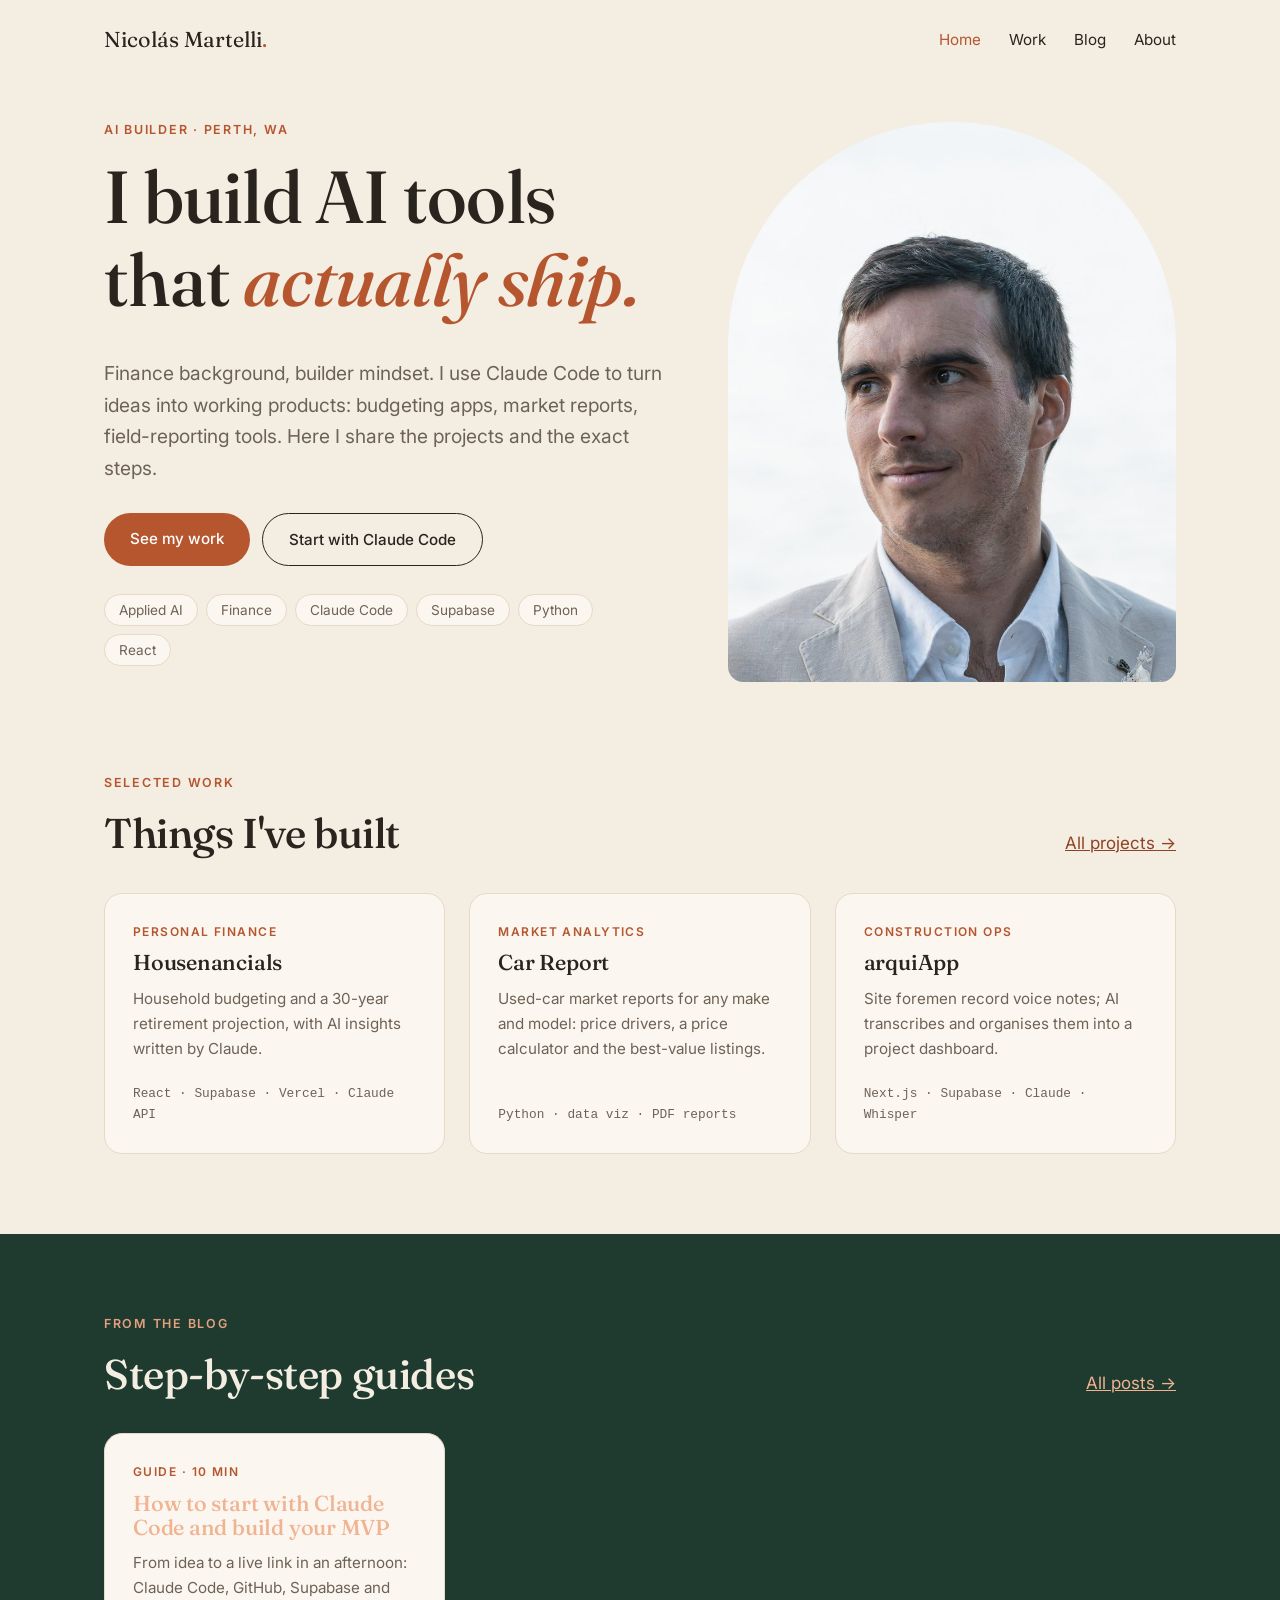
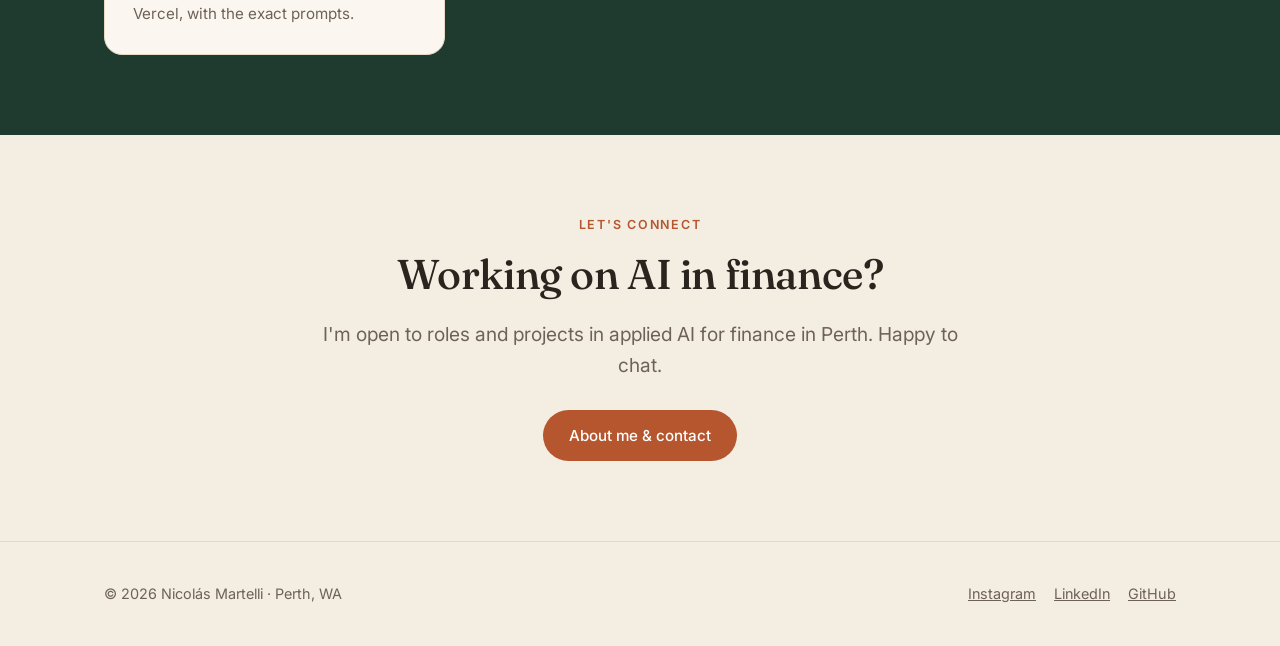
==== index.html @ fd715aad "First version of the site Co-Authored-By: Claude Opus 5.5 <noreply@anthropic.com>" ====
<!doctype html>
<html lang="en">
<head>
<meta charset="utf-8">
<meta name="viewport" content="width=device-width, initial-scale=1">
<title>Nicolás Martelli · AI builder for finance & startups</title>
<meta name="description" content="I build practical AI tools for finance and small businesses. Guides, projects and notes on shipping with Claude Code. Based in Perth.">
<meta property="og:title" content="Nicolás Martelli · AI builder">
<meta property="og:image" content="https://nicolasmartelli.pages.dev/assets/img/nico.jpg">
<link rel="preconnect" href="https://fonts.googleapis.com">
<link rel="preconnect" href="https://fonts.gstatic.com" crossorigin>
<link href="https://fonts.googleapis.com/css2?family=Fraunces:ital,opsz,wght@0,9..144,400;0,9..144,500;1,9..144,400&family=Inter:wght@400;500;600&display=swap" rel="stylesheet">
<link rel="stylesheet" href="/assets/css/style.css">
</head>
<body>
<header class="site-header">
  <div class="wrap">
    <a class="logo" href="/">Nicolás Martelli<span>.</span></a>
    <button class="menu-btn" aria-expanded="false" aria-controls="nav">Menu</button>
    <nav class="nav" id="nav">
      <a href="/" aria-current="page">Home</a>
      <a href="/work">Work</a>
      <a href="/blog">Blog</a>
      <a href="/about">About</a>
    </nav>
  </div>
</header>

<main>
  <section class="hero">
    <div class="wrap">
      <div>
        <p class="eyebrow">AI builder · Perth, WA</p>
        <h1>I build AI tools that <em class="accent">actually ship.</em></h1>
        <p class="lead">Finance background, builder mindset. I use Claude Code to turn ideas into working products: budgeting apps, market reports, field-reporting tools. Here I share the projects and the exact steps.</p>
        <div class="actions">
          <a class="btn" href="/work">See my work</a>
          <a class="btn ghost" href="/mvp">Start with Claude Code</a>
        </div>
        <ul class="tags">
          <li>Applied AI</li><li>Finance</li><li>Claude Code</li><li>Supabase</li><li>Python</li><li>React</li>
        </ul>
      </div>
      <div class="hero-photo"><img src="/assets/img/nico.jpg" alt="Portrait of Nicolás Martelli" width="800" height="1000"></div>
    </div>
  </section>

  <section style="padding-top:0">
    <div class="wrap">
      <div class="section-head">
        <div><p class="eyebrow">Selected work</p><h2>Things I've built</h2></div>
        <a href="/work">All projects →</a>
      </div>
      <div class="grid">
        <a class="card" href="/work#housenancials">
          <span class="kicker">Personal finance</span>
          <h3>Housenancials</h3>
          <p>Household budgeting and a 30-year retirement projection, with AI insights written by Claude.</p>
          <span class="stack">React · Supabase · Vercel · Claude API</span>
        </a>
        <a class="card" href="/work#car-report">
          <span class="kicker">Market analytics</span>
          <h3>Car Report</h3>
          <p>Used-car market reports for any make and model: price drivers, a price calculator and the best-value listings.</p>
          <span class="stack">Python · data viz · PDF reports</span>
        </a>
        <a class="card" href="/work#arquiapp">
          <span class="kicker">Construction ops</span>
          <h3>arquiApp</h3>
          <p>Site foremen record voice notes; AI transcribes and organises them into a project dashboard.</p>
          <span class="stack">Next.js · Supabase · Claude · Whisper</span>
        </a>
      </div>
    </div>
  </section>

  <section class="dark">
    <div class="wrap">
      <div class="section-head">
        <div><p class="eyebrow">From the blog</p><h2>Step-by-step guides</h2></div>
        <a href="/blog">All posts →</a>
      </div>
      <div class="grid">
        <a class="card" href="/mvp">
          <span class="kicker">Guide · 10 min</span>
          <h3>How to start with Claude Code and build your MVP</h3>
          <p>From idea to a live link in an afternoon: Claude Code, GitHub, Supabase and Vercel, with the exact prompts.</p>
        </a>
      </div>
    </div>
  </section>

  <section class="cta">
    <div class="wrap narrow">
      <p class="eyebrow">Let's connect</p>
      <h2>Working on AI in finance?</h2>
      <p class="lead">I'm open to roles and projects in applied AI for finance in Perth. Happy to chat.</p>
      <a class="btn" href="/about">About me & contact</a>
    </div>
  </section>
</main>

<footer class="site-footer">
  <div class="wrap">
    <span>© 2026 Nicolás Martelli · Perth, WA</span>
    <span><a href="https://www.instagram.com/INSTAGRAM_HANDLE/">Instagram</a><a href="https://www.linkedin.com/in/LINKEDIN_HANDLE/">LinkedIn</a><a href="https://github.com/Martita91">GitHub</a></span>
  </div>
</footer>
<script src="/assets/js/main.js" defer></script>
</body>
</html>
---- assets/css/style.css ----
/* Colours and fonts: change them here */
:root {
  --cream: #f4ede2;
  --paper: #fbf7f0;
  --sand: #e6d9c6;
  --ink: #2a241f;
  --muted: #6e6257;
  --terra: #b5562f;
  --terra-dark: #8f4122;
  --forest: #1f3a2e;
  --serif: "Fraunces", Georgia, serif;
  --sans: "Inter", system-ui, -apple-system, Segoe UI, sans-serif;
  --mono: ui-monospace, "Cascadia Code", Consolas, monospace;
  --wrap: 1120px;
  --radius: 18px;
}

* { box-sizing: border-box; }
html { scroll-behavior: smooth; }
body {
  margin: 0;
  background: var(--cream);
  color: var(--ink);
  font: 17px/1.65 var(--sans);
  -webkit-font-smoothing: antialiased;
}
img { max-width: 100%; display: block; }
a { color: var(--terra-dark); }
a:hover { color: var(--terra); }

.wrap { max-width: var(--wrap); margin: 0 auto; padding: 0 24px; }
.narrow { max-width: 720px; }

h1, h2, h3 { font-family: var(--serif); font-weight: 500; line-height: 1.12; letter-spacing: -0.01em; margin: 0 0 .5em; }
h1 { font-size: clamp(2.6rem, 6vw, 4.6rem); }
h2 { font-size: clamp(1.8rem, 3.5vw, 2.6rem); }
h3 { font-size: 1.35rem; }
.eyebrow { font-size: .78rem; letter-spacing: .14em; text-transform: uppercase; color: var(--terra); font-weight: 600; margin: 0 0 1rem; }
.lead { font-size: 1.2rem; color: var(--muted); max-width: 36em; }
em.accent { font-style: italic; color: var(--terra); }

/* Header */
.site-header { padding: 22px 0; position: relative; }
.site-header .wrap { display: flex; align-items: center; justify-content: space-between; gap: 16px; }
.logo { font-family: var(--serif); font-size: 1.35rem; text-decoration: none; color: var(--ink); }
.logo span { color: var(--terra); }
.nav { display: flex; gap: 28px; }
.nav a { text-decoration: none; color: var(--ink); font-size: .95rem; }
.nav a:hover, .nav a[aria-current="page"] { color: var(--terra); }
.menu-btn { display: none; background: none; border: 1px solid var(--ink); border-radius: 99px; padding: 6px 14px; font: inherit; font-size: .9rem; cursor: pointer; color: var(--ink); }

/* Buttons */
.btn { display: inline-block; padding: 13px 26px; border-radius: 99px; background: var(--terra); color: #fff; text-decoration: none; font-weight: 500; font-size: .95rem; transition: background .2s; }
.btn:hover { background: var(--terra-dark); color: #fff; }
.btn.ghost { background: transparent; color: var(--ink); border: 1px solid var(--ink); }
.btn.ghost:hover { background: var(--ink); color: var(--cream); }

/* Hero */
.hero { padding: 40px 0 90px; }
.hero .wrap { display: grid; grid-template-columns: 1.25fr 1fr; gap: 64px; align-items: center; }
.hero-photo { border-radius: 260px 260px var(--radius) var(--radius); overflow: hidden; aspect-ratio: 4/5; background: var(--sand); }
.hero-photo img { width: 100%; height: 100%; object-fit: cover; }
.hero .actions { display: flex; gap: 12px; flex-wrap: wrap; margin-top: 28px; }
.tags { display: flex; flex-wrap: wrap; gap: 8px; margin-top: 28px; padding: 0; list-style: none; }
.tags li { border: 1px solid var(--sand); background: var(--paper); border-radius: 99px; padding: 4px 14px; font-size: .85rem; color: var(--muted); }

/* Sections */
section { padding: 80px 0; }
.section-head { display: flex; justify-content: space-between; align-items: end; gap: 20px; margin-bottom: 36px; flex-wrap: wrap; }
.section-head h2 { margin: 0; }
.dark { background: var(--forest); color: var(--cream); }
.dark .eyebrow { color: #e3a07f; }
.dark .lead { color: #c9c2b4; }
.dark a { color: #f0b493; }

/* Cards */
.grid { display: grid; grid-template-columns: repeat(3, 1fr); gap: 24px; }
.card { background: var(--paper); border-radius: var(--radius); padding: 28px; display: flex; flex-direction: column; gap: 10px; text-decoration: none; color: var(--ink); border: 1px solid var(--sand); transition: transform .2s, box-shadow .2s; }
a.card:hover { transform: translateY(-3px); box-shadow: 0 12px 30px rgba(42,36,31,.08); color: var(--ink); }
.card .kicker { font-size: .75rem; letter-spacing: .12em; text-transform: uppercase; color: var(--terra); font-weight: 600; }
.card h3 { margin: 0; }
.card p { margin: 0; color: var(--muted); font-size: .95rem; }
.card .stack { margin-top: auto; padding-top: 12px; font-size: .8rem; color: var(--muted); font-family: var(--mono); }

/* Work case studies */
.case { display: grid; grid-template-columns: 260px 1fr; gap: 40px; padding: 48px 0; border-top: 1px solid var(--sand); scroll-margin-top: 20px; }
.case:first-of-type { border-top: 0; }
.case .meta { font-size: .9rem; color: var(--muted); }
.case .meta strong { display: block; color: var(--ink); font-weight: 600; margin-top: 12px; }
.case ul { padding-left: 1.2em; }

/* Article */
.article { padding: 40px 0 80px; }
.article h2 { margin-top: 2.2em; font-size: 2rem; }
.article h3 { margin-top: 1.6em; }
.article .byline { color: var(--muted); font-size: .9rem; margin-bottom: 32px; }
.box { background: var(--paper); border: 1px solid var(--sand); border-radius: var(--radius); padding: 24px 28px; margin: 28px 0; }
.box h3 { margin-top: 0; font-size: 1.15rem; }
.box ol, .box ul { margin: 0; padding-left: 1.3em; }
.box.tip { border-left: 4px solid var(--terra); }
.prompt { position: relative; background: var(--ink); color: #f1e8da; border-radius: 14px; padding: 22px 24px; margin: 20px 0; font: .9rem/1.6 var(--mono); white-space: pre-wrap; }
.prompt .label { display: block; font-family: var(--sans); font-size: .7rem; letter-spacing: .12em; text-transform: uppercase; color: #e3a07f; margin-bottom: 8px; }
.copy { position: absolute; top: 14px; right: 14px; background: var(--terra); color: #fff; border: 0; border-radius: 99px; padding: 5px 14px; font: 500 .78rem var(--sans); cursor: pointer; }
.copy:hover { background: var(--terra-dark); }
code { font-family: var(--mono); font-size: .9em; background: var(--sand); padding: 1px 6px; border-radius: 5px; }
.table-scroll { overflow-x: auto; }
table { width: 100%; border-collapse: collapse; margin: 20px 0; font-size: .95rem; }
th, td { text-align: left; padding: 10px 12px; border-bottom: 1px solid var(--sand); vertical-align: top; }
th { font-weight: 600; }
.checklist { list-style: none; padding: 0; }
.checklist li { padding-left: 32px; position: relative; margin: 10px 0; }
.checklist li::before { content: ""; position: absolute; left: 0; top: 4px; width: 18px; height: 18px; border: 2px solid var(--terra); border-radius: 5px; }

/* CTA + footer */
.cta { text-align: center; }
.cta .lead { margin: 0 auto 28px; }
.site-footer { padding: 40px 0; border-top: 1px solid var(--sand); font-size: .9rem; color: var(--muted); }
.site-footer .wrap { display: flex; justify-content: space-between; gap: 16px; flex-wrap: wrap; }
.site-footer a { color: var(--muted); margin-left: 18px; }

@media (max-width: 860px) {
  .hero .wrap, .case { grid-template-columns: 1fr; gap: 32px; }
  .hero-photo { max-width: 380px; }
  .grid { grid-template-columns: 1fr; }
  .menu-btn { display: block; }
  .nav { display: none; position: absolute; top: 70px; left: 16px; right: 16px; flex-direction: column; gap: 0; background: var(--paper); border: 1px solid var(--sand); border-radius: var(--radius); padding: 8px 20px; z-index: 10; }
  .nav.open { display: flex; }
  .nav a { padding: 12px 0; border-bottom: 1px solid var(--sand); }
  .nav a:last-child { border: 0; }
  .wrap { padding: 0 16px; }
  section { padding: 56px 0; }
  .site-footer a { margin: 0 18px 0 0; }
}
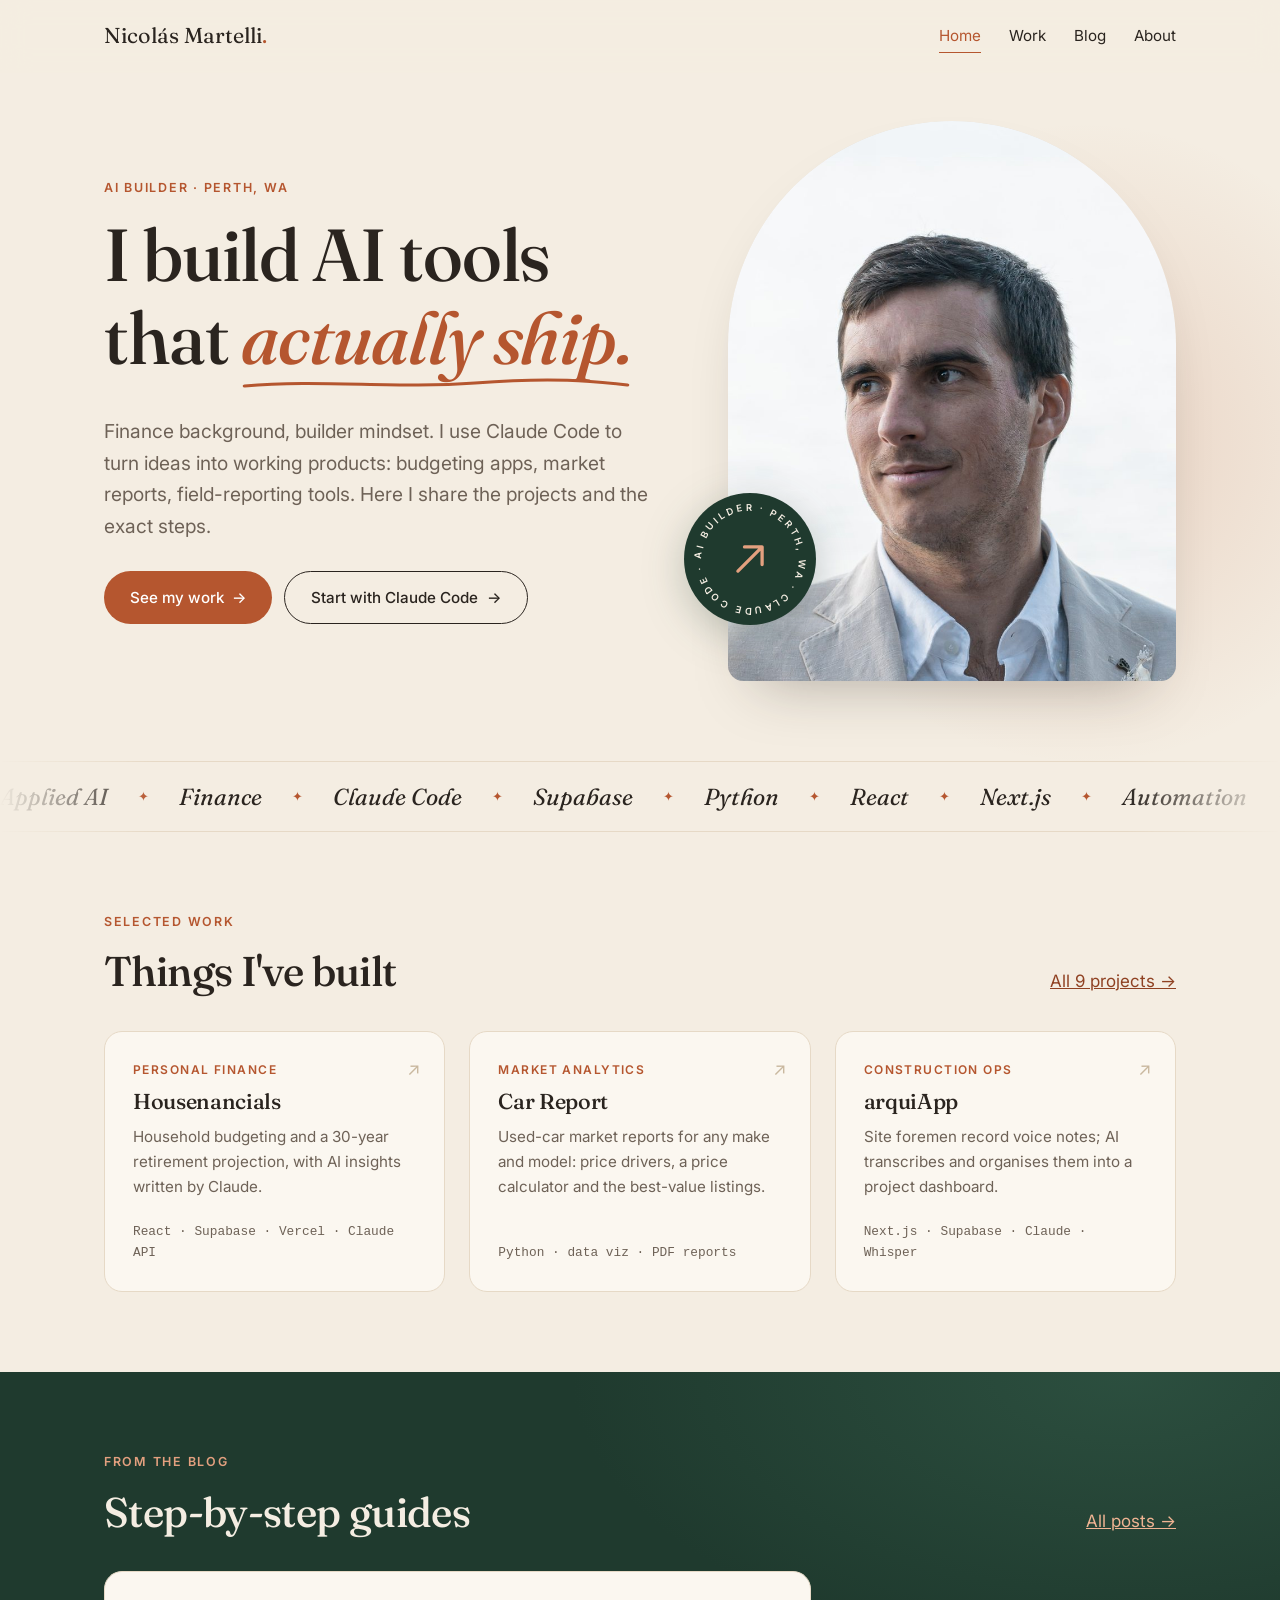
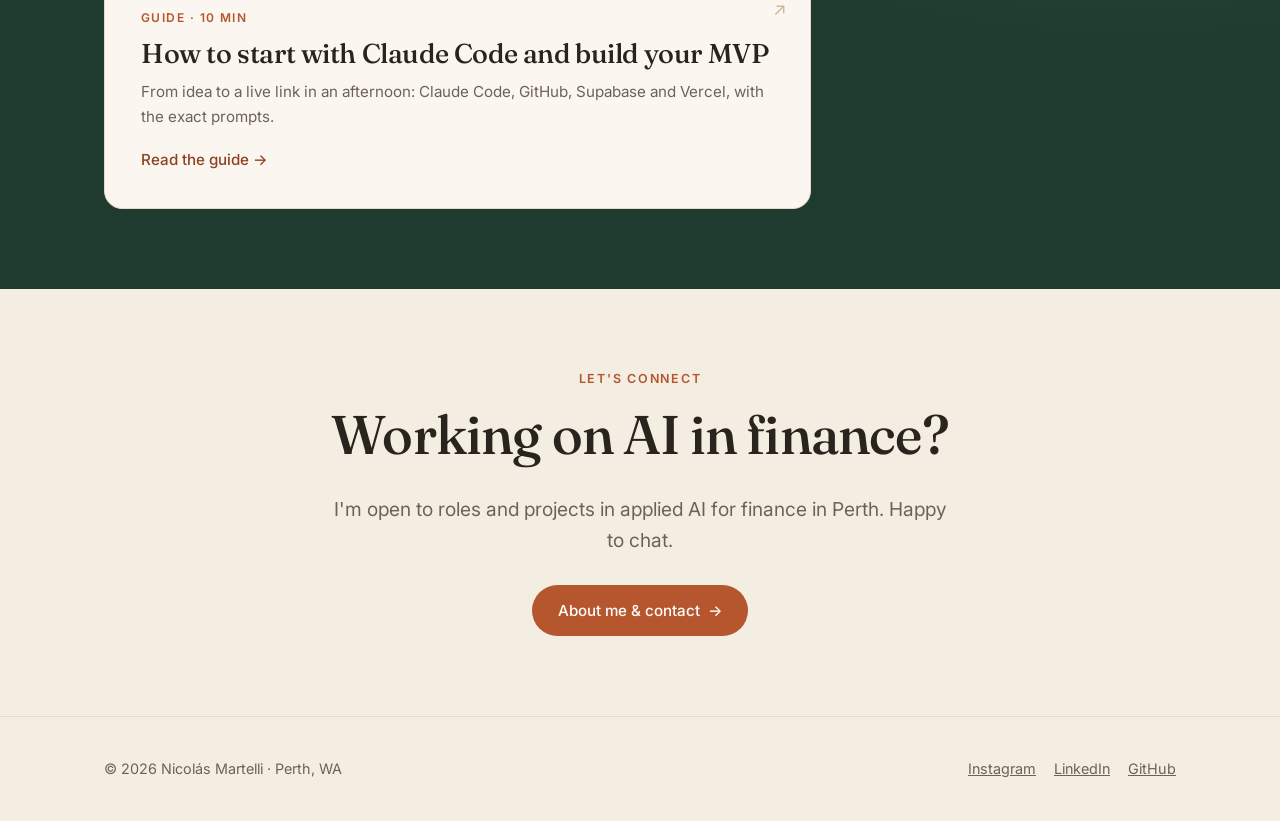
==== commit 9fddb900: "Redesign with motion, drop Work chips, improve SEO and AEO - Sticky header, hero animations, rotatin" ====
--- a/index.html
+++ b/index.html
@@ -7,12 +7,25 @@
 <meta name="description" content="I build practical AI tools for finance and small businesses. Guides, projects and notes on shipping with Claude Code. Based in Perth.">
 <meta property="og:title" content="Nicolás Martelli · AI builder">
 <meta property="og:image" content="https://nicolasmartelli.pages.dev/assets/img/nico.jpg">
+<meta property="og:description" content="I build practical AI tools for finance and small businesses. Guides, projects and notes on shipping with Claude Code. Based in Perth.">
+<meta property="og:url" content="https://nicolasmartelli.pages.dev/">
+<meta property="og:type" content="website">
+<meta property="og:site_name" content="Nicolás Martelli">
+<meta name="twitter:card" content="summary">
+<link rel="canonical" href="https://nicolasmartelli.pages.dev/">
+<meta name="theme-color" content="#f4ede2">
+<link rel="icon" href="/assets/img/favicon.svg" type="image/svg+xml">
 <link rel="preconnect" href="https://fonts.googleapis.com">
 <link rel="preconnect" href="https://fonts.gstatic.com" crossorigin>
 <link href="https://fonts.googleapis.com/css2?family=Fraunces:ital,opsz,wght@0,9..144,400;0,9..144,500;1,9..144,400&family=Inter:wght@400;500;600&display=swap" rel="stylesheet">
 <link rel="stylesheet" href="/assets/css/style.css">
+<script type="application/ld+json">
+{"@context":"https://schema.org","@type":"Person","name":"Nicolás Martelli","url":"https://nicolasmartelli.pages.dev/","image":"https://nicolasmartelli.pages.dev/assets/img/nico.jpg","jobTitle":"AI builder","address":{"@type":"PostalAddress","addressLocality":"Perth","addressRegion":"WA","addressCountry":"AU"},"sameAs":["https://www.linkedin.com/in/nicolasmartelli/","https://www.instagram.com/nicolas.martelli/","https://github.com/Martita91"]}
+</script>
+<script>document.documentElement.classList.add('js')</script>
 </head>
 <body>
+<a class="skip" href="#main">Skip to content</a>
 <header class="site-header">
   <div class="wrap">
     <a class="logo" href="/">Nicolás Martelli<span>.</span></a>
@@ -26,7 +39,7 @@
   </div>
 </header>
 
-<main>
+<main id="main">
   <section class="hero">
     <div class="wrap">
       <div>
@@ -37,19 +50,21 @@
           <a class="btn" href="/work">See my work</a>
           <a class="btn ghost" href="/mvp">Start with Claude Code</a>
         </div>
-        <ul class="tags">
-          <li>Applied AI</li><li>Finance</li><li>Claude Code</li><li>Supabase</li><li>Python</li><li>React</li>
-        </ul>
       </div>
-      <div class="hero-photo"><img src="/assets/img/nico.jpg" alt="Portrait of Nicolás Martelli" width="800" height="1000"></div>
+      <div class="photo-wrap">
+        <div class="hero-photo"><img src="/assets/img/nico.jpg" alt="Portrait of Nicolás Martelli" width="800" height="1000" fetchpriority="high"></div>
+        <svg class="badge" viewBox="0 0 120 120" aria-hidden="true"><defs><path id="badge-circle" d="M60,60 m-44,0 a44,44 0 1,1 88,0 a44,44 0 1,1 -88,0"/></defs><circle class="badge-bg" cx="60" cy="60" r="60"/><g class="badge-spin"><text><textPath href="#badge-circle" textLength="270">AI BUILDER · PERTH, WA · CLAUDE CODE · </textPath></text></g><path class="badge-arrow" d="M49 71 L71 49 M55 49 H71 V65"/></svg>
+      </div>
     </div>
   </section>
 
-  <section style="padding-top:0">
+  <div class="marquee" aria-label="What I work with"><div class="marquee-track"><ul><li>Applied AI</li><li>Finance</li><li>Claude Code</li><li>Supabase</li><li>Python</li><li>React</li><li>Next.js</li><li>Automation</li></ul><ul aria-hidden="true"><li>Applied AI</li><li>Finance</li><li>Claude Code</li><li>Supabase</li><li>Python</li><li>React</li><li>Next.js</li><li>Automation</li></ul></div></div>
+
+  <section>
     <div class="wrap">
       <div class="section-head">
         <div><p class="eyebrow">Selected work</p><h2>Things I've built</h2></div>
-        <a href="/work">All projects →</a>
+        <a href="/work">All 9 projects →</a>
       </div>
       <div class="grid">
         <a class="card" href="/work#housenancials">
@@ -81,10 +96,11 @@
         <a href="/blog">All posts →</a>
       </div>
       <div class="grid">
-        <a class="card" href="/mvp">
+        <a class="card feature" href="/mvp">
           <span class="kicker">Guide · 10 min</span>
           <h3>How to start with Claude Code and build your MVP</h3>
           <p>From idea to a live link in an afternoon: Claude Code, GitHub, Supabase and Vercel, with the exact prompts.</p>
+          <span class="more">Read the guide →</span>
         </a>
       </div>
     </div>
@@ -103,7 +119,7 @@
 <footer class="site-footer">
   <div class="wrap">
     <span>© 2026 Nicolás Martelli · Perth, WA</span>
-    <span><a href="https://www.instagram.com/INSTAGRAM_HANDLE/">Instagram</a><a href="https://www.linkedin.com/in/LINKEDIN_HANDLE/">LinkedIn</a><a href="https://github.com/Martita91">GitHub</a></span>
+    <span><a href="https://www.instagram.com/nicolas.martelli/">Instagram</a><a href="https://www.linkedin.com/in/nicolasmartelli/">LinkedIn</a><a href="https://github.com/Martita91">GitHub</a></span>
   </div>
 </footer>
 <script src="/assets/js/main.js" defer></script>
--- a/assets/css/style.css
+++ b/assets/css/style.css
@@ -31,62 +31,109 @@
 .wrap { max-width: var(--wrap); margin: 0 auto; padding: 0 24px; }
 .narrow { max-width: 720px; }
 
-h1, h2, h3 { font-family: var(--serif); font-weight: 500; line-height: 1.12; letter-spacing: -0.01em; margin: 0 0 .5em; }
+::selection { background: var(--terra); color: #fff; }
+p { text-wrap: pretty; }
+h1, h2, h3 { font-family: var(--serif); font-weight: 500; line-height: 1.12; letter-spacing: -0.015em; margin: 0 0 .5em; text-wrap: balance; }
 h1 { font-size: clamp(2.6rem, 6vw, 4.6rem); }
 h2 { font-size: clamp(1.8rem, 3.5vw, 2.6rem); }
 h3 { font-size: 1.35rem; }
-.eyebrow { font-size: .78rem; letter-spacing: .14em; text-transform: uppercase; color: var(--terra); font-weight: 600; margin: 0 0 1rem; }
+.eyebrow { font-family: var(--sans); line-height: 1.65; font-size: .78rem; letter-spacing: .14em; text-transform: uppercase; color: var(--terra); font-weight: 600; margin: 0 0 1rem; }
 .lead { font-size: 1.2rem; color: var(--muted); max-width: 36em; }
-em.accent { font-style: italic; color: var(--terra); }
+em.accent { font-style: italic; color: var(--terra); position: relative; white-space: nowrap; }
+em.accent::after { content: ""; position: absolute; left: 0; right: 0; bottom: -.12em; height: .2em; background: url("data:image/svg+xml,%3Csvg xmlns='http://www.w3.org/2000/svg' viewBox='0 0 300 14' preserveAspectRatio='none'%3E%3Cpath d='M3 9 C 60 2, 120 12, 180 6 S 270 4, 297 8' fill='none' stroke='%23b5562f' stroke-width='3' stroke-linecap='round'/%3E%3C/svg%3E") no-repeat center / 100% 100%; animation: draw .9s .75s cubic-bezier(.6,0,.2,1) both; }
+@keyframes draw { from { clip-path: inset(0 100% 0 0); } to { clip-path: inset(0 0 0 0); } }
 
 /* Header */
-.site-header { padding: 22px 0; position: relative; }
+.site-header { padding: 18px 0; position: sticky; top: 0; z-index: 30; background: rgba(244,237,226,.84); -webkit-backdrop-filter: blur(14px) saturate(1.4); backdrop-filter: blur(14px) saturate(1.4); border-bottom: 1px solid transparent; transition: border-color .3s, padding .3s; }
+.site-header.scrolled { border-color: var(--sand); padding: 12px 0; }
 .site-header .wrap { display: flex; align-items: center; justify-content: space-between; gap: 16px; }
 .logo { font-family: var(--serif); font-size: 1.35rem; text-decoration: none; color: var(--ink); }
 .logo span { color: var(--terra); }
 .nav { display: flex; gap: 28px; }
-.nav a { text-decoration: none; color: var(--ink); font-size: .95rem; }
+.nav a { text-decoration: none; color: var(--ink); font-size: .95rem; position: relative; padding: 4px 0; }
+.nav a::after { content: ""; position: absolute; left: 0; right: 0; bottom: -1px; height: 1.5px; background: var(--terra); transform: scaleX(0); transform-origin: left; transition: transform .3s cubic-bezier(.2,.7,.2,1); }
+.nav a:hover::after, .nav a[aria-current="page"]::after { transform: scaleX(1); }
 .nav a:hover, .nav a[aria-current="page"] { color: var(--terra); }
 .menu-btn { display: none; background: none; border: 1px solid var(--ink); border-radius: 99px; padding: 6px 14px; font: inherit; font-size: .9rem; cursor: pointer; color: var(--ink); }
 
 /* Buttons */
-.btn { display: inline-block; padding: 13px 26px; border-radius: 99px; background: var(--terra); color: #fff; text-decoration: none; font-weight: 500; font-size: .95rem; transition: background .2s; }
-.btn:hover { background: var(--terra-dark); color: #fff; }
+.btn { display: inline-flex; align-items: center; gap: .55em; padding: 13px 26px; border-radius: 99px; background: var(--terra); color: #fff; text-decoration: none; font-weight: 500; font-size: .95rem; transition: background .2s, color .2s, transform .15s, box-shadow .2s; }
+.btn::after { content: "→"; transition: transform .25s cubic-bezier(.2,.7,.2,1); }
+.btn:hover { background: var(--terra-dark); color: #fff; box-shadow: 0 8px 22px rgba(143,65,34,.22); }
+.btn:hover::after { transform: translateX(4px); }
+.btn:active { transform: scale(.97); }
+.btn.ghost:hover { box-shadow: none; }
 .btn.ghost { background: transparent; color: var(--ink); border: 1px solid var(--ink); }
 .btn.ghost:hover { background: var(--ink); color: var(--cream); }
 
 /* Hero */
-.hero { padding: 40px 0 90px; }
-.hero .wrap { display: grid; grid-template-columns: 1.25fr 1fr; gap: 64px; align-items: center; }
-.hero-photo { border-radius: 260px 260px var(--radius) var(--radius); overflow: hidden; aspect-ratio: 4/5; background: var(--sand); }
-.hero-photo img { width: 100%; height: 100%; object-fit: cover; }
+.hero { padding: 48px 0 80px; position: relative; overflow: clip; }
+.hero::before { content: ""; position: absolute; right: -12%; top: 3%; width: min(60vw, 700px); aspect-ratio: 1; border-radius: 50%; background: radial-gradient(circle, rgba(181,86,47,.17), rgba(181,86,47,0) 65%); animation: drift 14s ease-in-out infinite alternate; pointer-events: none; }
+@keyframes drift { to { transform: translate(-7%, 9%) scale(1.12); } }
+.hero .wrap { display: grid; grid-template-columns: 1.25fr 1fr; gap: 64px; align-items: center; position: relative; }
+.hero .wrap > div:first-child > * { animation: rise .8s cubic-bezier(.2,.7,.2,1) both; }
+.hero .wrap > div:first-child > :nth-child(2) { animation-delay: .08s; }
+.hero .wrap > div:first-child > :nth-child(3) { animation-delay: .16s; }
+.hero .wrap > div:first-child > :nth-child(4) { animation-delay: .24s; }
+.hero .wrap > div:first-child > :nth-child(n+5) { animation-delay: .32s; }
+@keyframes rise { from { opacity: 0; transform: translateY(22px); } }
+.photo-wrap { position: relative; }
+.hero-photo { border-radius: 260px 260px var(--radius) var(--radius); overflow: hidden; aspect-ratio: 4/5; background: var(--sand); animation: photo-in 1.1s .15s cubic-bezier(.2,.7,.2,1) both; box-shadow: 0 30px 60px -30px rgba(42,36,31,.35); }
+@keyframes photo-in { from { opacity: 0; transform: translateY(28px) scale(.97); } }
+.hero-photo img { width: 100%; height: 100%; object-fit: cover; animation: photo-zoom 1.6s .15s cubic-bezier(.2,.7,.2,1) both; }
+@keyframes photo-zoom { from { transform: scale(1.12); } }
 .hero .actions { display: flex; gap: 12px; flex-wrap: wrap; margin-top: 28px; }
-.tags { display: flex; flex-wrap: wrap; gap: 8px; margin-top: 28px; padding: 0; list-style: none; }
-.tags li { border: 1px solid var(--sand); background: var(--paper); border-radius: 99px; padding: 4px 14px; font-size: .85rem; color: var(--muted); }
+
+/* Rotating badge on the home photo */
+.badge { position: absolute; left: -44px; bottom: 56px; width: 132px; height: 132px; animation: rise .8s .7s cubic-bezier(.2,.7,.2,1) both; filter: drop-shadow(0 10px 20px rgba(31,58,46,.25)); }
+.badge-bg { fill: var(--forest); }
+.badge text { font: 600 8.6px var(--sans); letter-spacing: .12em; fill: var(--cream); }
+.badge-spin { transform-origin: 60px 60px; animation: spin 22s linear infinite; }
+.badge-arrow { fill: none; stroke: #e3a07f; stroke-width: 3; stroke-linecap: round; stroke-linejoin: round; }
+@keyframes spin { to { transform: rotate(360deg); } }
+
+/* Marquee */
+.marquee { overflow: hidden; border-block: 1px solid var(--sand); padding: 20px 0; -webkit-mask-image: linear-gradient(90deg, transparent, #000 12%, #000 88%, transparent); mask-image: linear-gradient(90deg, transparent, #000 12%, #000 88%, transparent); }
+.marquee-track { display: flex; width: max-content; animation: marquee 36s linear infinite; }
+.marquee:hover .marquee-track { animation-play-state: paused; }
+.marquee ul { display: flex; margin: 0; padding: 0; list-style: none; }
+.marquee li { font: italic 400 1.45rem var(--serif); white-space: nowrap; display: flex; align-items: center; }
+.marquee li::after { content: "✦"; font-style: normal; font-size: .8rem; color: var(--terra); margin: 0 30px; }
+@keyframes marquee { to { transform: translateX(-50%); } }
 
 /* Sections */
 section { padding: 80px 0; }
 .section-head { display: flex; justify-content: space-between; align-items: end; gap: 20px; margin-bottom: 36px; flex-wrap: wrap; }
 .section-head h2 { margin: 0; }
-.dark { background: var(--forest); color: var(--cream); }
+.dark { background: radial-gradient(70% 90% at 88% 0%, #2c4f3f 0%, rgba(44,79,63,0) 62%), var(--forest); color: var(--cream); }
 .dark .eyebrow { color: #e3a07f; }
 .dark .lead { color: #c9c2b4; }
 .dark a { color: #f0b493; }
+.dark a.card, .dark a.card:hover { color: var(--ink); }
 
 /* Cards */
 .grid { display: grid; grid-template-columns: repeat(3, 1fr); gap: 24px; }
-.card { background: var(--paper); border-radius: var(--radius); padding: 28px; display: flex; flex-direction: column; gap: 10px; text-decoration: none; color: var(--ink); border: 1px solid var(--sand); transition: transform .2s, box-shadow .2s; }
-a.card:hover { transform: translateY(-3px); box-shadow: 0 12px 30px rgba(42,36,31,.08); color: var(--ink); }
+.card { position: relative; background: var(--paper); border-radius: var(--radius); padding: 28px; display: flex; flex-direction: column; gap: 10px; text-decoration: none; color: var(--ink); border: 1px solid var(--sand); transition: transform .3s cubic-bezier(.2,.7,.2,1), box-shadow .3s, border-color .3s; }
+a.card::after { content: "↗"; position: absolute; top: 22px; right: 24px; font-size: 1.1rem; color: #c9b89f; transition: transform .3s cubic-bezier(.2,.7,.2,1), color .3s; }
+a.card:hover { transform: translateY(-5px); box-shadow: 0 22px 44px -18px rgba(42,36,31,.28); border-color: #d9b9a3; color: var(--ink); }
+a.card:hover::after { transform: translate(3px, -3px); color: var(--terra); }
+a.card .kicker { padding-right: 32px; }
 .card .kicker { font-size: .75rem; letter-spacing: .12em; text-transform: uppercase; color: var(--terra); font-weight: 600; }
-.card h3 { margin: 0; }
+.card h2, .card h3 { margin: 0; font-size: 1.35rem; }
 .card p { margin: 0; color: var(--muted); font-size: .95rem; }
 .card .stack { margin-top: auto; padding-top: 12px; font-size: .8rem; color: var(--muted); font-family: var(--mono); }
 
 /* Work case studies */
-.case { display: grid; grid-template-columns: 260px 1fr; gap: 40px; padding: 48px 0; border-top: 1px solid var(--sand); scroll-margin-top: 20px; }
+main { counter-reset: case; }
+.case { display: grid; grid-template-columns: 280px minmax(0, 1fr); gap: 48px; padding: 56px 0; border-top: 1px solid var(--sand); scroll-margin-top: 90px; counter-increment: case; }
 .case:first-of-type { border-top: 0; }
-.case .meta { font-size: .9rem; color: var(--muted); }
-.case .meta strong { display: block; color: var(--ink); font-weight: 600; margin-top: 12px; }
+.case .meta { font-size: .92rem; min-width: 0; position: sticky; top: 96px; align-self: start; }
+.case .meta::before { content: counter(case, decimal-leading-zero); display: block; font: 400 3.4rem/1 var(--serif); color: #cdb99c; margin-bottom: 14px; }
+.case .meta h2 { font-size: clamp(1.6rem, 2.6vw, 2.1rem); overflow-wrap: anywhere; }
+.case .meta strong { display: block; color: var(--muted); font-weight: 600; font-size: .72rem; letter-spacing: .12em; text-transform: uppercase; margin-top: 14px; }
+.case > div:last-child > p:first-child { font-size: 1.12rem; margin-top: 0; }
+.case li { margin: .45em 0; }
+.case li::marker { color: var(--terra); }
 .case ul { padding-left: 1.2em; }
 
 /* Article */
@@ -95,7 +142,7 @@
 .article h3 { margin-top: 1.6em; }
 .article .byline { color: var(--muted); font-size: .9rem; margin-bottom: 32px; }
 .box { background: var(--paper); border: 1px solid var(--sand); border-radius: var(--radius); padding: 24px 28px; margin: 28px 0; }
-.box h3 { margin-top: 0; font-size: 1.15rem; }
+.box h2, .box h3 { margin-top: 0; font-size: 1.15rem; }
 .box ol, .box ul { margin: 0; padding-left: 1.3em; }
 .box.tip { border-left: 4px solid var(--terra); }
 .prompt { position: relative; background: var(--ink); color: #f1e8da; border-radius: 14px; padding: 22px 24px; margin: 20px 0; font: .9rem/1.6 var(--mono); white-space: pre-wrap; }
@@ -113,12 +160,59 @@
 
 /* CTA + footer */
 .cta { text-align: center; }
+.cta h2 { font-size: clamp(2.1rem, 5vw, 3.4rem); }
 .cta .lead { margin: 0 auto 28px; }
 .site-footer { padding: 40px 0; border-top: 1px solid var(--sand); font-size: .9rem; color: var(--muted); }
 .site-footer .wrap { display: flex; justify-content: space-between; gap: 16px; flex-wrap: wrap; }
 .site-footer a { color: var(--muted); margin-left: 18px; }
 
+/* Accessibility */
+:focus-visible { outline: 2px solid var(--terra); outline-offset: 3px; border-radius: 4px; }
+.dark :focus-visible { outline-color: #f0b493; }
+.skip { position: absolute; left: 16px; top: -60px; background: var(--ink); color: var(--cream); padding: 10px 18px; border-radius: 99px; text-decoration: none; z-index: 50; }
+.skip:focus { top: 12px; color: var(--cream); }
+
+/* Helpers */
+.flush-top { padding-top: 0; }
+.flush-bottom { padding-bottom: 0; }
+.tight-top { padding-top: 30px; }
+.tall { padding: 120px 0; }
+.mt { margin-top: 40px; }
+.mt-s { margin-top: 16px; }
+.box.center { text-align: center; margin-top: 56px; }
+
+/* Featured card + project index */
+.card.feature { grid-column: span 2; padding: 36px; }
+.card.feature h2, .card.feature h3 { font-size: 1.7rem; }
+.card .more { margin-top: 8px; color: var(--terra-dark); font-weight: 500; font-size: .95rem; }
+.prompt .label { padding-right: 90px; }
+
+/* Motion: scroll reveal, reading progress, page transitions */
+.js .reveal { opacity: 0; transform: translateY(26px); transition: opacity .8s ease, transform .8s cubic-bezier(.2,.7,.2,1); transition-delay: var(--d, 0ms); }
+.js .reveal.in { opacity: 1; transform: none; }
+.progress { position: fixed; inset: 0 0 auto 0; height: 3px; background: var(--terra); transform: scaleX(0); transform-origin: left; z-index: 60; }
+@view-transition { navigation: auto; }
+::view-transition-old(root), ::view-transition-new(root) { animation-duration: .28s; }
+
+@media (prefers-reduced-motion: reduce) {
+  html { scroll-behavior: auto; }
+  *, *::before, *::after { animation: none !important; transition: none !important; }
+  .js .reveal { opacity: 1; transform: none; }
+  a.card:hover { transform: none; }
+  @view-transition { navigation: none; }
+}
+
 @media (max-width: 860px) {
+  .nav a::after { display: none; }
+  .case .meta { position: static; }
+  .case .meta::before { font-size: 2.6rem; }
+  .photo-wrap { max-width: 380px; }
+  .badge { left: auto; right: -6px; bottom: 28px; width: 108px; height: 108px; }
+  .marquee li { font-size: 1.2rem; }
+  .hero { padding: 28px 0 56px; }
+  .card.feature { grid-column: auto; padding: 28px; }
+  .card.feature h2, .card.feature h3 { font-size: 1.35rem; }
+  .tall { padding: 80px 0; }
   .hero .wrap, .case { grid-template-columns: 1fr; gap: 32px; }
   .hero-photo { max-width: 380px; }
   .grid { grid-template-columns: 1fr; }
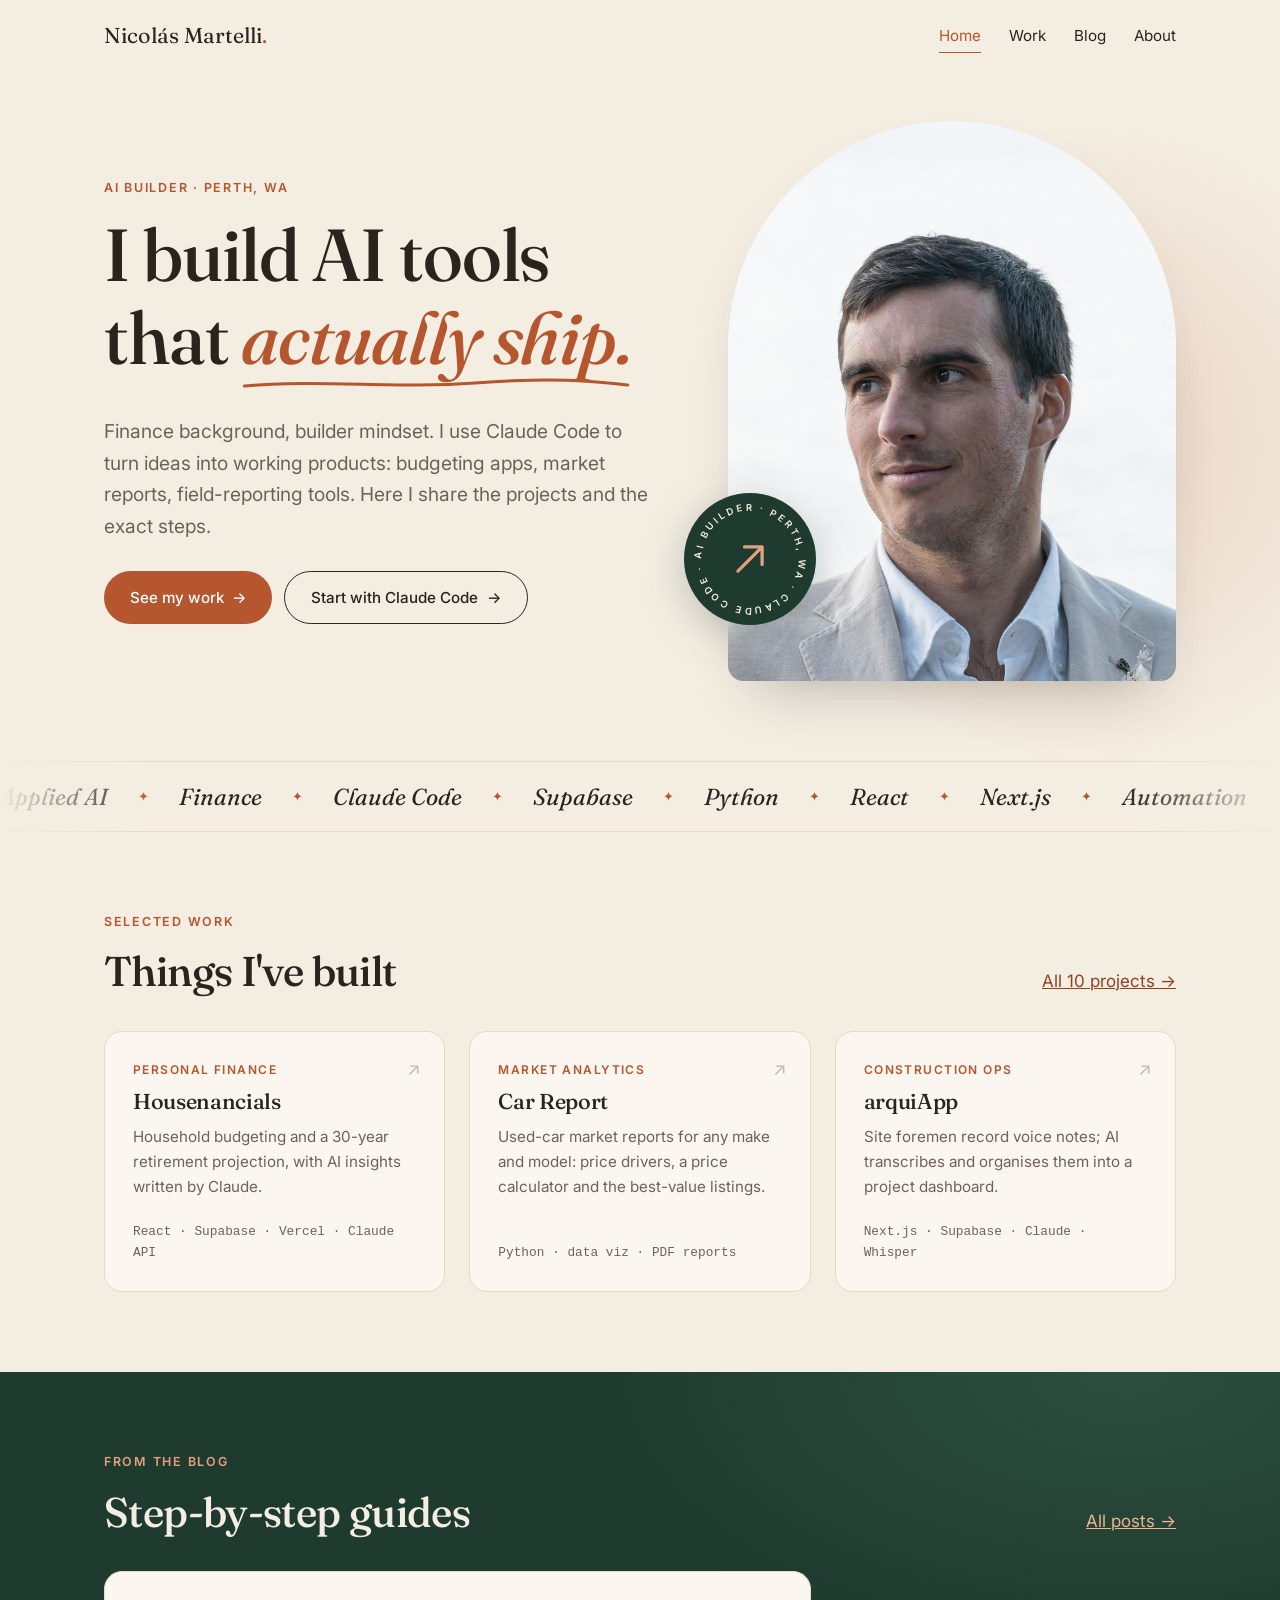
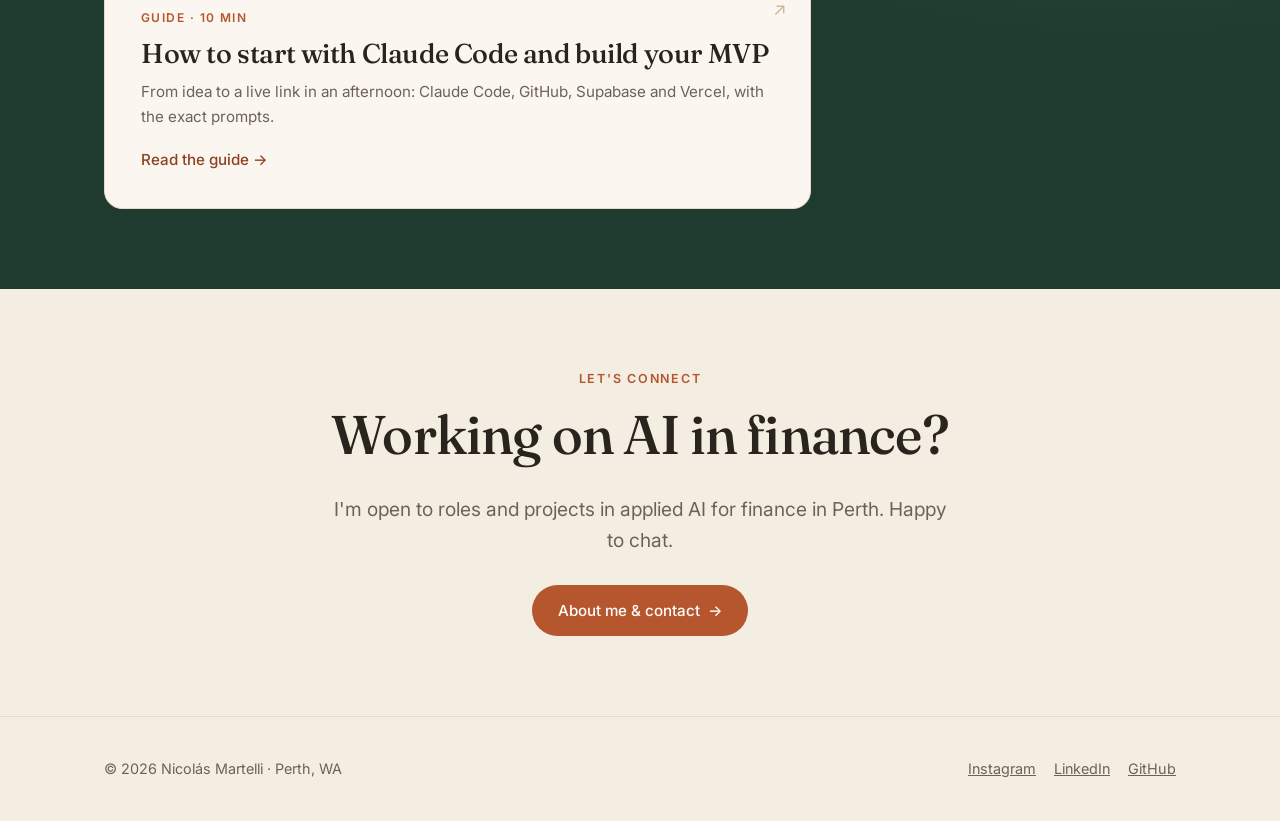
==== commit c504ce86: "Add Web Audit: free SEO and AI visibility audit at /audit - Pages Function /api/audit crawls a publi" ====
--- a/index.html
+++ b/index.html
@@ -64,7 +64,7 @@
     <div class="wrap">
       <div class="section-head">
         <div><p class="eyebrow">Selected work</p><h2>Things I've built</h2></div>
-        <a href="/work">All 9 projects →</a>
+        <a href="/work">All 10 projects →</a>
       </div>
       <div class="grid">
         <a class="card" href="/work#housenancials">
--- a/assets/css/style.css
+++ b/assets/css/style.css
@@ -173,6 +173,7 @@
 .skip:focus { top: 12px; color: var(--cream); }
 
 /* Helpers */
+.sr-only { position: absolute; width: 1px; height: 1px; overflow: hidden; clip-path: inset(50%); white-space: nowrap; }
 .flush-top { padding-top: 0; }
 .flush-bottom { padding-bottom: 0; }
 .tight-top { padding-top: 30px; }
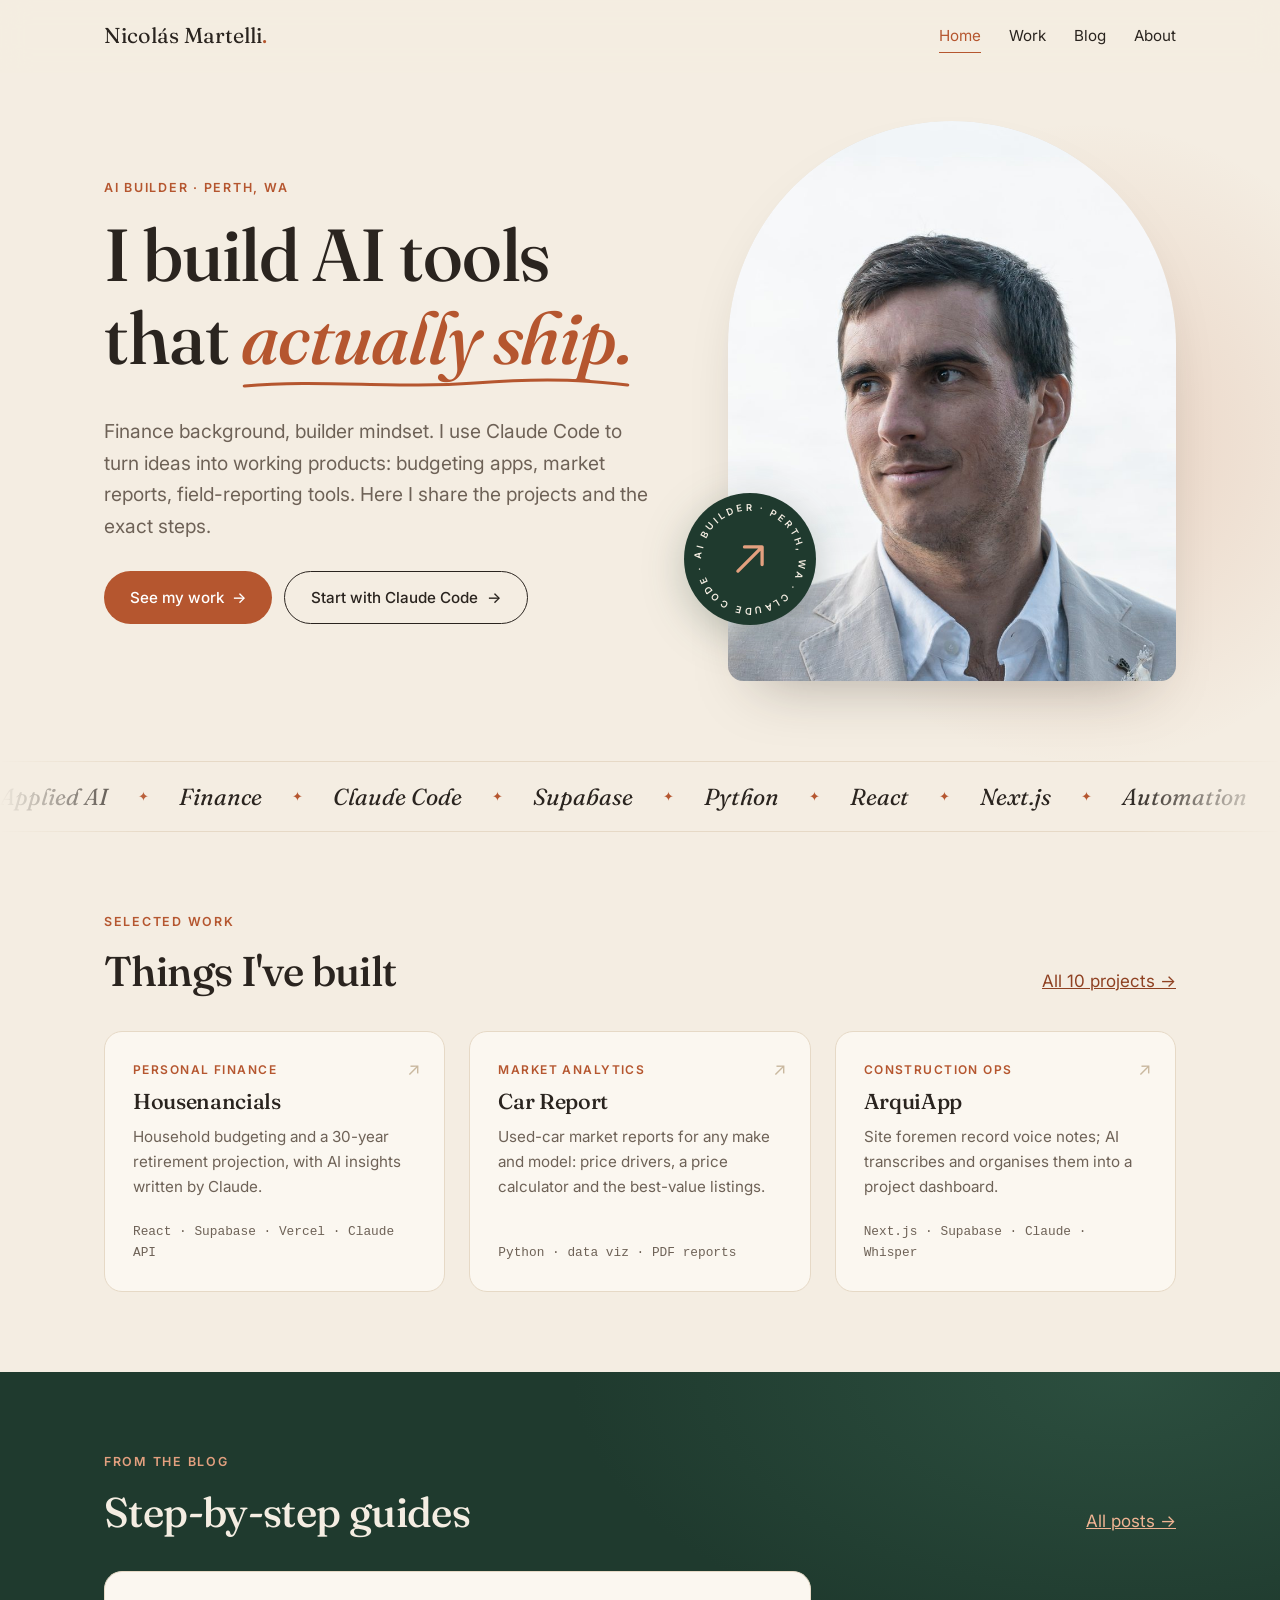
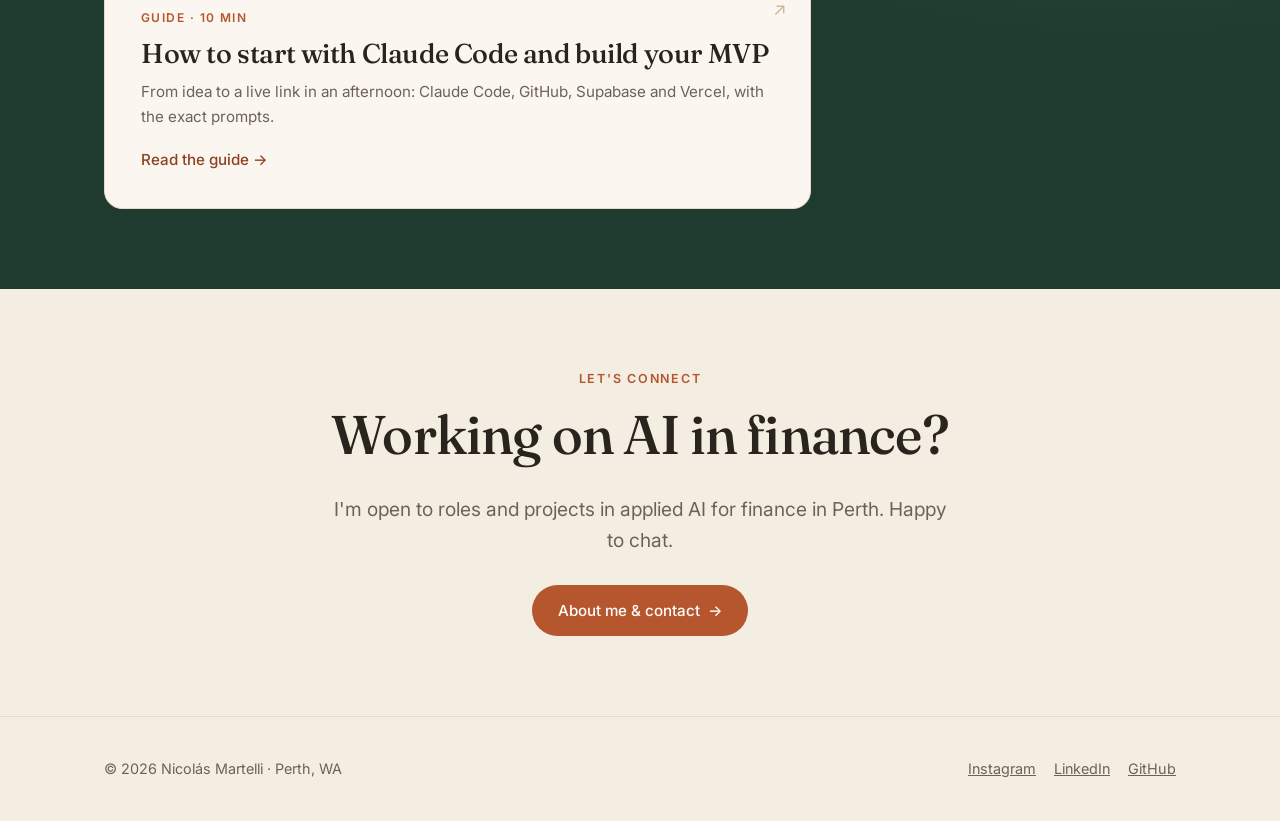
==== commit 0a3858c9: "Hybrid Work page: side thumbnails, Housenancials project page - Project screenshots on /work become " ====
--- a/index.html
+++ b/index.html
@@ -18,7 +18,7 @@
 <link rel="preconnect" href="https://fonts.googleapis.com">
 <link rel="preconnect" href="https://fonts.gstatic.com" crossorigin>
 <link href="https://fonts.googleapis.com/css2?family=Fraunces:ital,opsz,wght@0,9..144,400;0,9..144,500;1,9..144,400&family=Inter:wght@400;500;600&display=swap" rel="stylesheet">
-<link rel="stylesheet" href="/assets/css/style.css">
+<link rel="stylesheet" href="/assets/css/style.css?v=20261120b">
 <script type="application/ld+json">
 {"@context":"https://schema.org","@type":"Person","name":"Nicolás Martelli","url":"https://nicolasmartelli.pages.dev/","image":"https://nicolasmartelli.pages.dev/assets/img/nico.jpg","jobTitle":"AI builder","address":{"@type":"PostalAddress","addressLocality":"Perth","addressRegion":"WA","addressCountry":"AU"},"sameAs":["https://www.linkedin.com/in/nicolasmartelli/","https://www.instagram.com/nicolas.martelli/","https://github.com/Martita91"]}
 </script>
@@ -81,7 +81,7 @@
         </a>
         <a class="card" href="/work#arquiapp">
           <span class="kicker">Construction ops</span>
-          <h3>arquiApp</h3>
+          <h3>ArquiApp</h3>
           <p>Site foremen record voice notes; AI transcribes and organises them into a project dashboard.</p>
           <span class="stack">Next.js · Supabase · Claude · Whisper</span>
         </a>
--- a/assets/css/style.css
+++ b/assets/css/style.css
@@ -125,13 +125,29 @@
 
 /* Work case studies */
 main { counter-reset: case; }
-.case { display: grid; grid-template-columns: 280px minmax(0, 1fr); gap: 48px; padding: 56px 0; border-top: 1px solid var(--sand); scroll-margin-top: 90px; counter-increment: case; }
+.case { display: grid; grid-template-columns: 260px minmax(0, 1fr); gap: 40px; padding: 40px 0; border-top: 1px solid var(--sand); scroll-margin-top: 90px; counter-increment: case; }
 .case:first-of-type { border-top: 0; }
 .case .meta { font-size: .92rem; min-width: 0; position: sticky; top: 96px; align-self: start; }
-.case .meta::before { content: counter(case, decimal-leading-zero); display: block; font: 400 3.4rem/1 var(--serif); color: #cdb99c; margin-bottom: 14px; }
-.case .meta h2 { font-size: clamp(1.6rem, 2.6vw, 2.1rem); overflow-wrap: anywhere; }
-.case .meta strong { display: block; color: var(--muted); font-weight: 600; font-size: .72rem; letter-spacing: .12em; text-transform: uppercase; margin-top: 14px; }
-.case > div:last-child > p:first-child { font-size: 1.12rem; margin-top: 0; }
+.case .meta .eyebrow { margin-bottom: .6rem; }
+.case .meta .eyebrow::before { content: counter(case, decimal-leading-zero) "  ·  "; color: #b89f7d; white-space: pre; }
+.case .meta h2 { font-size: clamp(1.6rem, 2.6vw, 2.1rem); overflow-wrap: anywhere; margin-bottom: .2em; }
+.case .meta strong { display: block; color: var(--muted); font-weight: 600; font-size: .72rem; letter-spacing: .12em; text-transform: uppercase; margin-top: 12px; }
+.case > div:last-child { padding-top: 1.9rem; }
+.case > div:last-child > p:first-of-type { font-size: 1.12rem; margin-top: 0; }
+.case ul { margin: 0 0 4px; }
+.case > div:last-child:has(> .shot) { display: grid; grid-template-columns: minmax(0, 1fr) 280px; column-gap: 36px; align-content: start; }
+.case > div:last-child:has(> .shot) > * { grid-column: 1; }
+.case > div:last-child > .shot { grid-column: 2; grid-row: 1 / span 6; align-self: start; }
+.shot { margin: 6px 0 0; border-radius: 12px; overflow: hidden; border: 1px solid var(--sand); background: #e9dfcf; }
+.shot a { display: block; }
+.shot img { display: block; width: 100%; height: auto; aspect-ratio: 16 / 10; object-fit: cover; object-position: top left; transition: transform .4s cubic-bezier(.2,.7,.2,1); }
+.shot a:hover img { transform: scale(1.03); }
+.shot.phone { display: flex; justify-content: center; background: #1d1a17; padding: 16px 0; }
+.shot.phone img { width: auto; height: 240px; aspect-ratio: auto; border-radius: 8px; }
+.case .live { margin: 18px 0 0; font-weight: 500; }
+.case .live + .live { margin-top: 8px; }
+.case .live a { text-decoration: none; border-bottom: 1px solid currentColor; padding-bottom: 1px; }
+.case .note { display: block; color: var(--muted); font-size: .85rem; font-weight: 400; margin-top: 4px; }
 .case li { margin: .45em 0; }
 .case li::marker { color: var(--terra); }
 .case ul { padding-left: 1.2em; }
@@ -176,7 +192,7 @@
 .sr-only { position: absolute; width: 1px; height: 1px; overflow: hidden; clip-path: inset(50%); white-space: nowrap; }
 .flush-top { padding-top: 0; }
 .flush-bottom { padding-bottom: 0; }
-.tight-top { padding-top: 30px; }
+.tight-top { padding-top: 8px; }
 .tall { padding: 120px 0; }
 .mt { margin-top: 40px; }
 .mt-s { margin-top: 16px; }
@@ -206,7 +222,9 @@
 @media (max-width: 860px) {
   .nav a::after { display: none; }
   .case .meta { position: static; }
-  .case .meta::before { font-size: 2.6rem; }
+  .case > div:last-child { padding-top: 0; }
+  .case > div:last-child:has(> .shot) { display: block; }
+  .shot { margin: 0 0 20px; max-width: 520px; }
   .photo-wrap { max-width: 380px; }
   .badge { left: auto; right: -6px; bottom: 28px; width: 108px; height: 108px; }
   .marquee li { font-size: 1.2rem; }
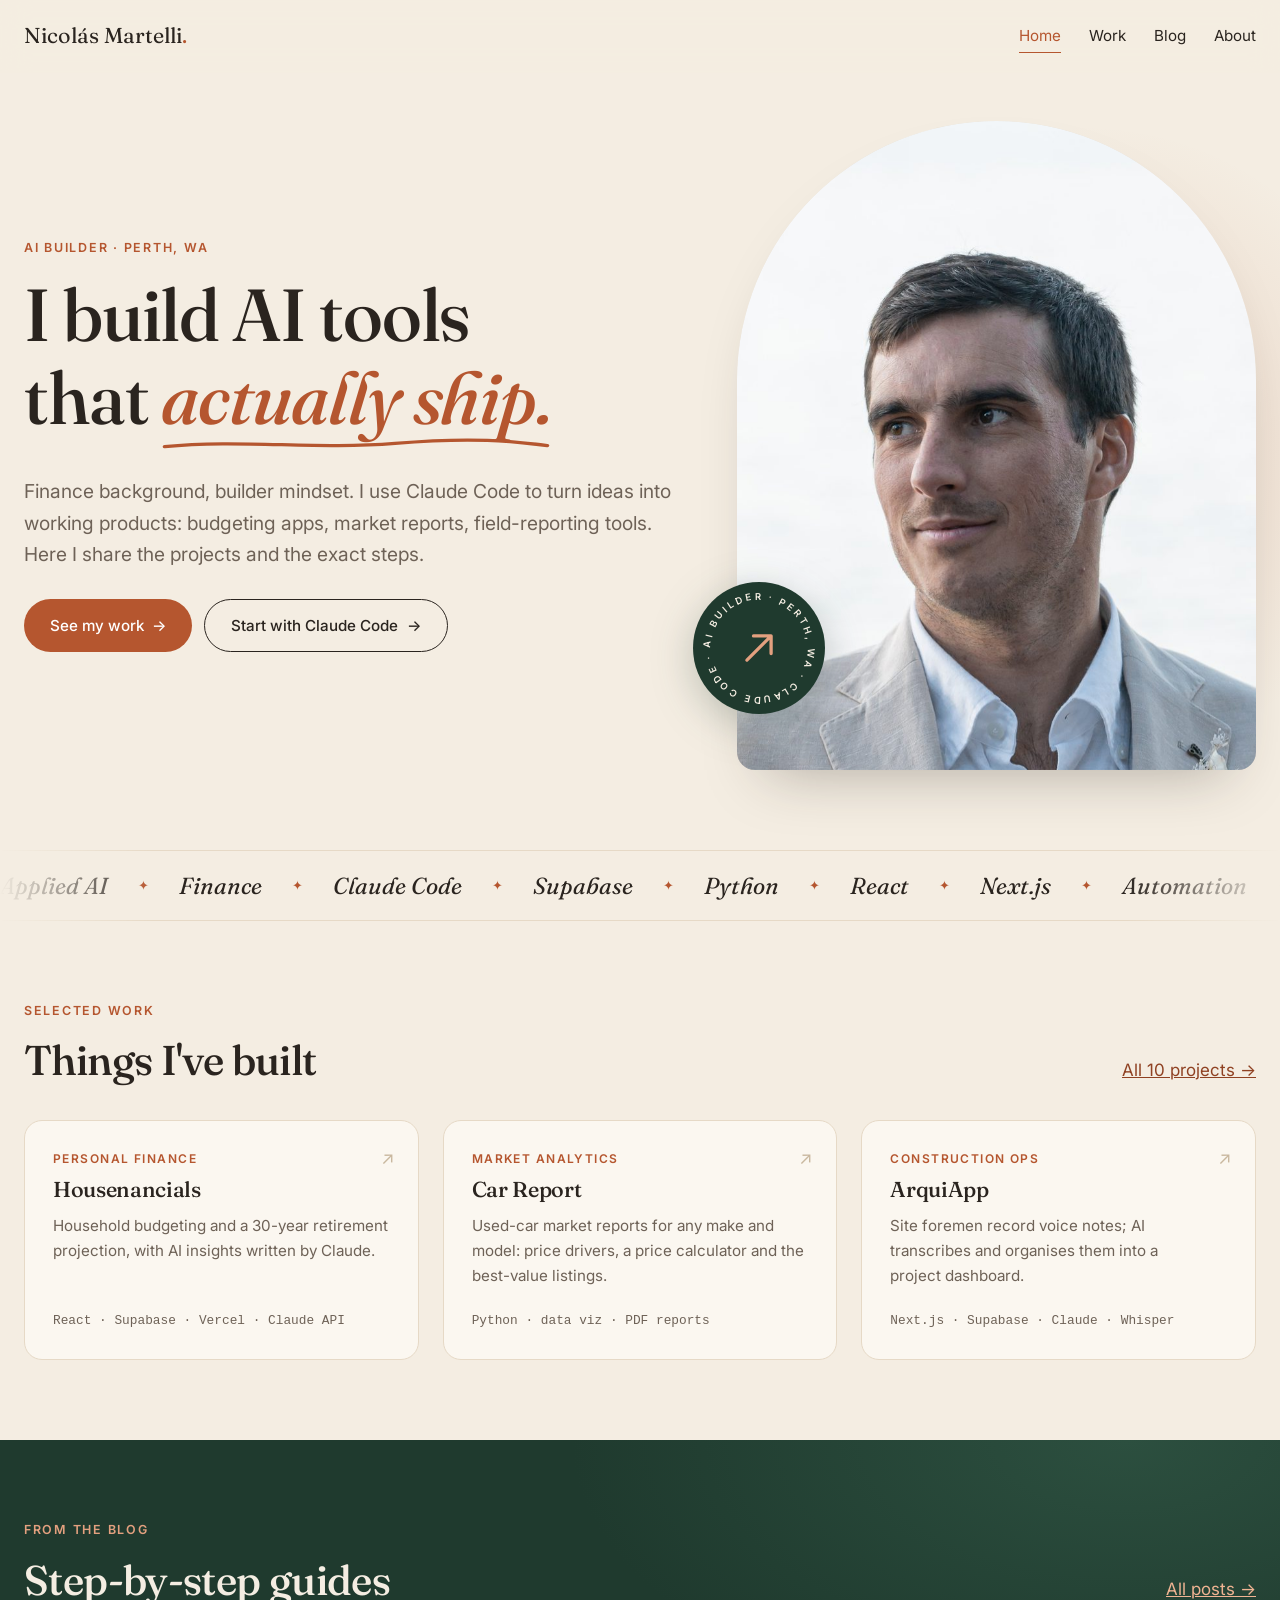
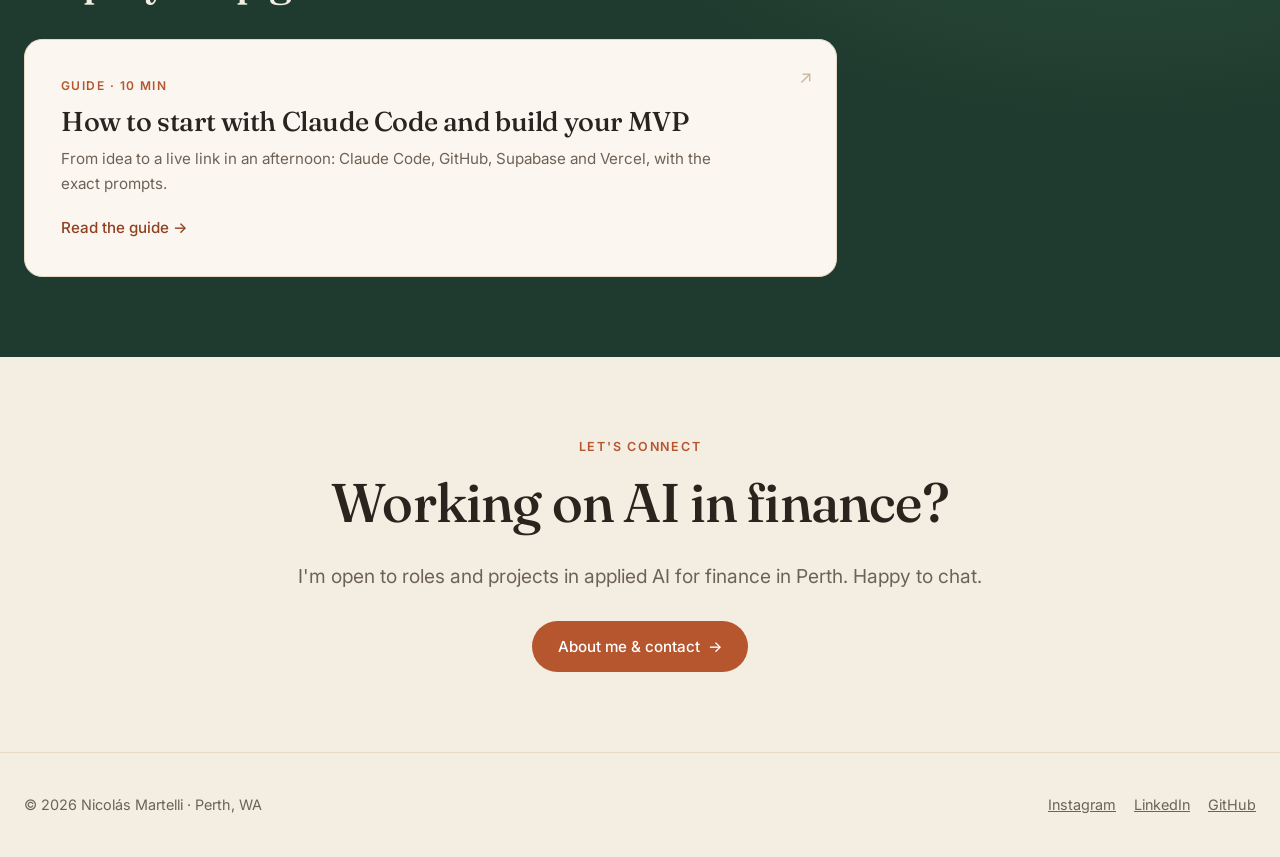
==== commit 54e23c87: "Wider layout, project pages for Thursday F.C. and Car Report - Halve side margins (wrap 1440px), wid" ====
--- a/index.html
+++ b/index.html
@@ -18,7 +18,7 @@
 <link rel="preconnect" href="https://fonts.googleapis.com">
 <link rel="preconnect" href="https://fonts.gstatic.com" crossorigin>
 <link href="https://fonts.googleapis.com/css2?family=Fraunces:ital,opsz,wght@0,9..144,400;0,9..144,500;1,9..144,400&family=Inter:wght@400;500;600&display=swap" rel="stylesheet">
-<link rel="stylesheet" href="/assets/css/style.css?v=20261120b">
+<link rel="stylesheet" href="/assets/css/style.css?v=20261120d">
 <script type="application/ld+json">
 {"@context":"https://schema.org","@type":"Person","name":"Nicolás Martelli","url":"https://nicolasmartelli.pages.dev/","image":"https://nicolasmartelli.pages.dev/assets/img/nico.jpg","jobTitle":"AI builder","address":{"@type":"PostalAddress","addressLocality":"Perth","addressRegion":"WA","addressCountry":"AU"},"sameAs":["https://www.linkedin.com/in/nicolasmartelli/","https://www.instagram.com/nicolas.martelli/","https://github.com/Martita91"]}
 </script>
--- a/assets/css/style.css
+++ b/assets/css/style.css
@@ -11,7 +11,7 @@
   --serif: "Fraunces", Georgia, serif;
   --sans: "Inter", system-ui, -apple-system, Segoe UI, sans-serif;
   --mono: ui-monospace, "Cascadia Code", Consolas, monospace;
-  --wrap: 1120px;
+  --wrap: 1440px;
   --radius: 18px;
 }
 
@@ -29,7 +29,7 @@
 a:hover { color: var(--terra); }
 
 .wrap { max-width: var(--wrap); margin: 0 auto; padding: 0 24px; }
-.narrow { max-width: 720px; }
+.narrow { max-width: 860px; }
 
 ::selection { background: var(--terra); color: #fff; }
 p { text-wrap: pretty; }
@@ -135,7 +135,7 @@
 .case > div:last-child { padding-top: 1.9rem; }
 .case > div:last-child > p:first-of-type { font-size: 1.12rem; margin-top: 0; }
 .case ul { margin: 0 0 4px; }
-.case > div:last-child:has(> .shot) { display: grid; grid-template-columns: minmax(0, 1fr) 280px; column-gap: 36px; align-content: start; }
+.case > div:last-child:has(> .shot) { display: grid; grid-template-columns: minmax(0, 1fr) minmax(0, 480px); column-gap: 44px; align-content: start; }
 .case > div:last-child:has(> .shot) > * { grid-column: 1; }
 .case > div:last-child > .shot { grid-column: 2; grid-row: 1 / span 6; align-self: start; }
 .shot { margin: 6px 0 0; border-radius: 12px; overflow: hidden; border: 1px solid var(--sand); background: #e9dfcf; }
@@ -143,14 +143,35 @@
 .shot img { display: block; width: 100%; height: auto; aspect-ratio: 16 / 10; object-fit: cover; object-position: top left; transition: transform .4s cubic-bezier(.2,.7,.2,1); }
 .shot a:hover img { transform: scale(1.03); }
 .shot.phone { display: flex; justify-content: center; background: #1d1a17; padding: 16px 0; }
-.shot.phone img { width: auto; height: 240px; aspect-ratio: auto; border-radius: 8px; }
+.shot.phone img { width: auto; height: 300px; aspect-ratio: auto; border-radius: 8px; }
 .case .live { margin: 18px 0 0; font-weight: 500; }
+.case .meta .live { font-size: .98rem; }
+.case .meta .live:first-of-type { margin-top: 22px; }
+.case .meta h2 a { color: inherit; text-decoration: none; transition: color .2s; }
+.case .meta h2 a:hover { color: var(--terra); }
 .case .live + .live { margin-top: 8px; }
 .case .live a { text-decoration: none; border-bottom: 1px solid currentColor; padding-bottom: 1px; }
 .case .note { display: block; color: var(--muted); font-size: .85rem; font-weight: 400; margin-top: 4px; }
 .case li { margin: .45em 0; }
 .case li::marker { color: var(--terra); }
 .case ul { padding-left: 1.2em; }
+
+/* Project pages */
+.facts { display: grid; grid-template-columns: max-content 1fr; gap: 8px 20px; margin: 0; }
+.facts dt { font-weight: 600; }
+.facts dd { margin: 0; color: var(--muted); }
+.screen { margin: 28px 0; }
+.screen img { display: block; width: 100%; height: auto; border-radius: 14px; border: 1px solid var(--sand); box-shadow: 0 22px 44px -26px rgba(42,36,31,.35); }
+.screen figcaption { color: var(--muted); font-size: .9rem; margin-top: 10px; }
+.pair, .phones { display: grid; gap: 20px; margin: 28px 0; }
+.pair { grid-template-columns: 1fr 1fr; }
+.phones { grid-template-columns: repeat(auto-fit, minmax(180px, 260px)); justify-content: center; }
+.pair .screen, .phones .screen { margin: 0; }
+.phones .screen img { border-radius: 22px; }
+@media (min-width: 900px) {
+  .screen.wide, .pair { --w: min(1100px, calc(100vw - 64px)); width: var(--w); margin-left: calc((100% - var(--w)) / 2); }
+}
+@media (max-width: 899px) { .pair { grid-template-columns: 1fr; } .phones { grid-template-columns: 1fr 1fr; } }
 
 /* Article */
 .article { padding: 40px 0 80px; }
